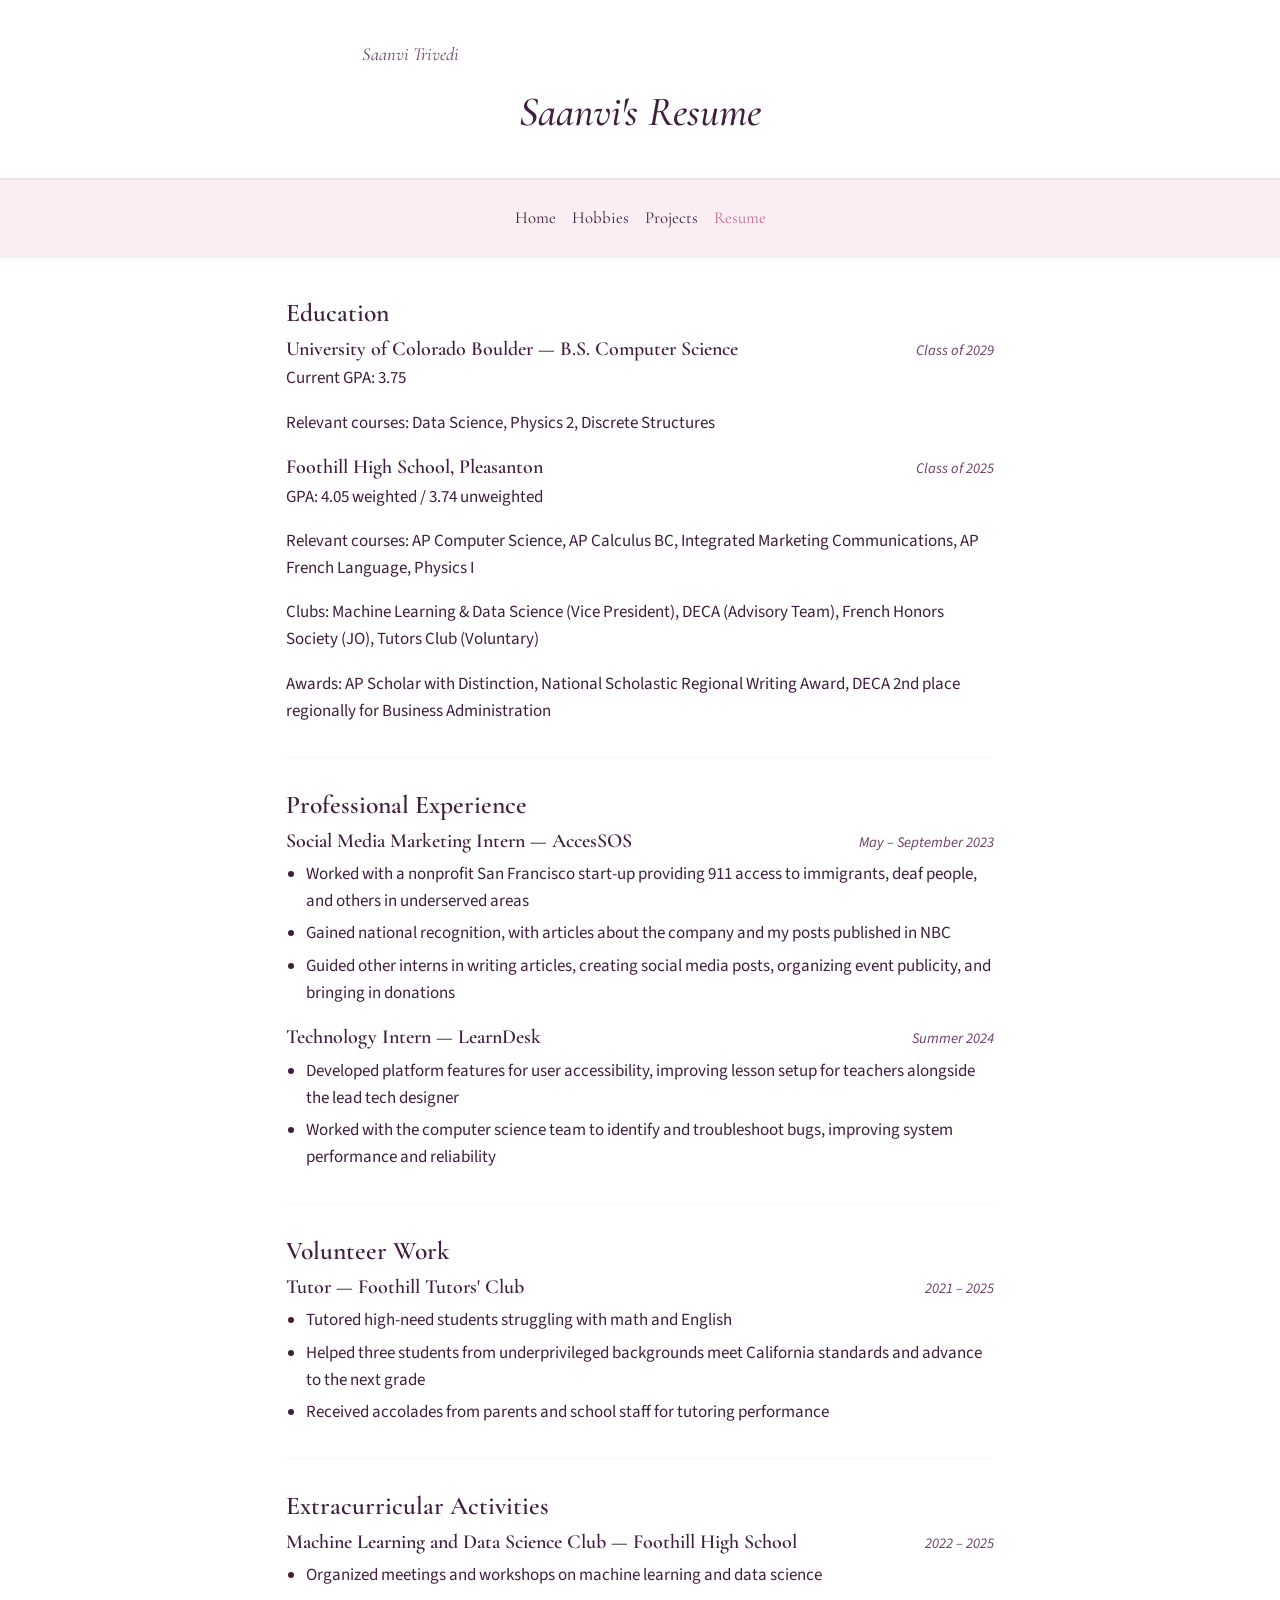
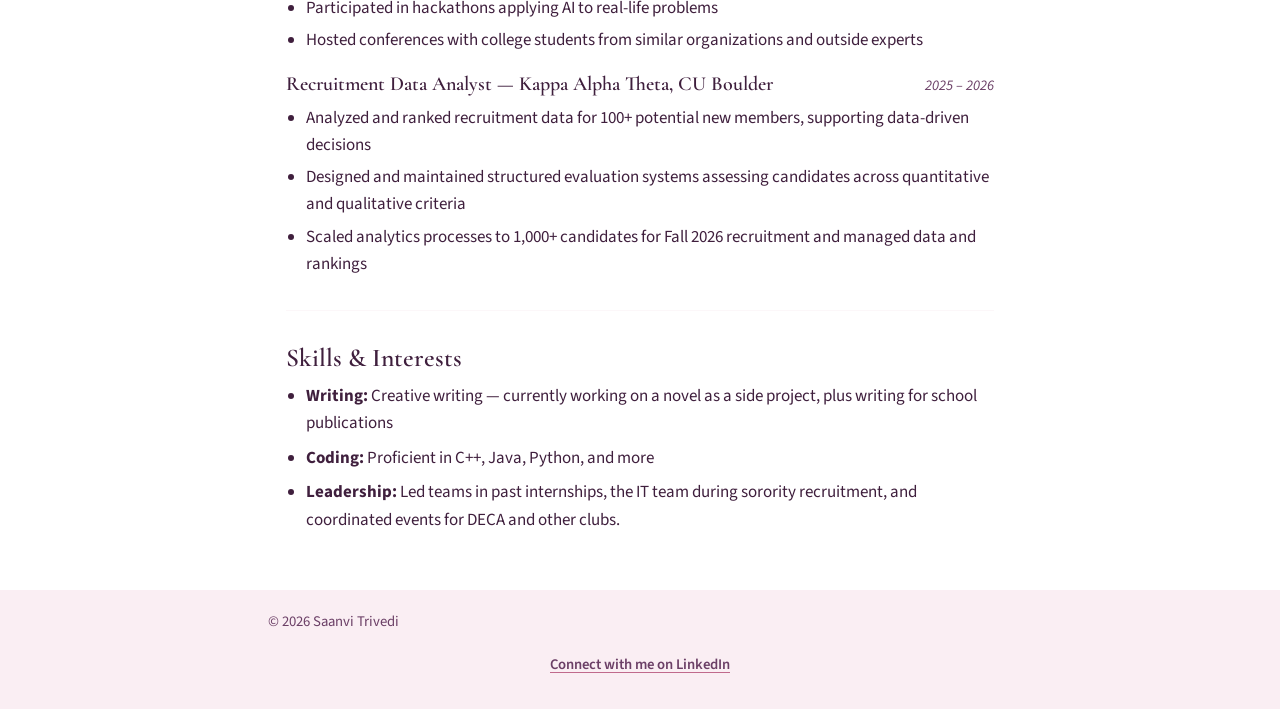
==== views/resume.html @ beac9a09 "Add personal website" ====
<!DOCTYPE html>
<html lang="en">

<head>
  <meta charset="UTF-8">
  <meta name="viewport" content="width=device-width, initial-scale=1.0">

  <title>Saanvi Trivedi — Resume</title>

  <!-- Bootstrap stylesheet -->
  <link
    href="https://cdn.jsdelivr.net/npm/bootstrap@5.3.3/dist/css/bootstrap.min.css"
    rel="stylesheet">

  <!-- My custom CSS -->
  <link rel="stylesheet" href="../resources/css/styles.css">
</head>

<body>

  <header class="site-header text-center">
    <p class="site-name">Saanvi Trivedi</p>
    <h1>Saanvi's Resume</h1>
  </header>


  <!-- Bootstrap Navbar component -->
  <nav class="navbar navbar-expand-md site-nav" aria-label="Primary">

    <div class="container">

      <ul class="navbar-nav mx-auto">

        <li class="nav-item">
          <a class="nav-link" href="home.html">Home</a>
        </li>

        <li class="nav-item">
          <a class="nav-link" href="hobbies.html">Hobbies</a>
        </li>

        <li class="nav-item">
          <a class="nav-link" href="projects.html">Projects</a>
        </li>

        <li class="nav-item">
          <a class="nav-link active" aria-current="page" href="resume.html">
            Resume
          </a>
        </li>

      </ul>

    </div>
  </nav>


  <main>

    <!-- Bootstrap container centers the resume and provides
         responsive spacing. -->

    <div class="container">

      <!-- Bootstrap utility class: mb-4 adds responsive
           bottom margin after the section heading. -->

      <section class="resume-block mb-4" aria-labelledby="education-heading">

        <h2 id="education-heading">Education</h2>

        <div class="resume-entry">

          <div class="resume-entry-head">

            <h3>
              University of Colorado Boulder — B.S. Computer Science
            </h3>

            <span class="resume-entry-meta">
              Class of 2029
            </span>

          </div>

          <p>Current GPA: 3.75</p>

          <p>
            Relevant courses: Data Science, Physics 2, Discrete Structures
          </p>

        </div>


        <div class="resume-entry">

          <div class="resume-entry-head">

            <h3>Foothill High School, Pleasanton</h3>

            <span class="resume-entry-meta">
              Class of 2025
            </span>

          </div>

          <p>GPA: 4.05 weighted / 3.74 unweighted</p>

          <p>
            Relevant courses: AP Computer Science, AP Calculus BC, Integrated
            Marketing Communications, AP French Language, Physics I
          </p>

          <p>
            Clubs: Machine Learning &amp; Data Science (Vice President), DECA
            (Advisory Team), French Honors Society (JO), Tutors Club (Voluntary)
          </p>

          <p>
            Awards: AP Scholar with Distinction, National Scholastic Regional
            Writing Award, DECA 2nd place regionally for Business Administration
          </p>

        </div>

      </section>


      <hr class="divider">


      <section class="resume-block" aria-labelledby="experience-heading">

        <h2 id="experience-heading">Professional Experience</h2>

        <div class="resume-entry">

          <div class="resume-entry-head">

            <h3>Social Media Marketing Intern — AccesSOS</h3>

            <span class="resume-entry-meta">
              May – September 2023
            </span>

          </div>

          <ul>
            <li>
              Worked with a nonprofit San Francisco start-up providing 911 access
              to immigrants, deaf people, and others in underserved areas
            </li>

            <li>
              Gained national recognition, with articles about the company and
              my posts published in NBC
            </li>

            <li>
              Guided other interns in writing articles, creating social media
              posts, organizing event publicity, and bringing in donations
            </li>
          </ul>

        </div>


        <div class="resume-entry">

          <div class="resume-entry-head">

            <h3>Technology Intern — LearnDesk</h3>

            <span class="resume-entry-meta">
              Summer 2024
            </span>

          </div>

          <ul>
            <li>
              Developed platform features for user accessibility, improving
              lesson setup for teachers alongside the lead tech designer
            </li>

            <li>
              Worked with the computer science team to identify and troubleshoot
              bugs, improving system performance and reliability
            </li>
          </ul>

        </div>

      </section>


      <hr class="divider">


      <section class="resume-block" aria-labelledby="volunteer-heading">

        <h2 id="volunteer-heading">Volunteer Work</h2>

        <div class="resume-entry">

          <div class="resume-entry-head">

            <h3>Tutor — Foothill Tutors' Club</h3>

            <span class="resume-entry-meta">
              2021 – 2025
            </span>

          </div>

          <ul>
            <li>
              Tutored high-need students struggling with math and English
            </li>

            <li>
              Helped three students from underprivileged backgrounds meet
              California standards and advance to the next grade
            </li>

            <li>
              Received accolades from parents and school staff for tutoring performance
            </li>
          </ul>

        </div>

      </section>


      <hr class="divider">


      <section class="resume-block" aria-labelledby="extracurricular-heading">

        <h2 id="extracurricular-heading">Extracurricular Activities</h2>

        <div class="resume-entry">

          <div class="resume-entry-head">

            <h3>
              Machine Learning and Data Science Club — Foothill High School
            </h3>

            <span class="resume-entry-meta">
              2022 – 2025
            </span>

          </div>

          <ul>
            <li>
              Organized meetings and workshops on machine learning and data science
            </li>

            <li>
              Participated in hackathons applying AI to real-life problems
            </li>

            <li>
              Hosted conferences with college students from similar organizations
              and outside experts
            </li>
          </ul>

        </div>


        <div class="resume-entry">

          <div class="resume-entry-head">

            <h3>
              Recruitment Data Analyst — Kappa Alpha Theta, CU Boulder
            </h3>

            <span class="resume-entry-meta">
              2025 – 2026
            </span>

          </div>

          <ul>
            <li>
              Analyzed and ranked recruitment data for 100+ potential new members,
              supporting data-driven decisions
            </li>

            <li>
              Designed and maintained structured evaluation systems assessing
              candidates across quantitative and qualitative criteria
            </li>

            <li>
              Scaled analytics processes to 1,000+ candidates for Fall 2026
              recruitment and managed data and rankings
            </li>
          </ul>

        </div>

      </section>


      <hr class="divider">


      <section class="resume-block" aria-labelledby="skills-heading">

        <h2 id="skills-heading">Skills &amp; Interests</h2>

        <ul class="skills-list">

          <li>
            <strong>Writing:</strong> Creative writing — currently working on a
            novel as a side project, plus writing for school publications
          </li>

          <li>
            <strong>Coding:</strong> Proficient in C++, Java, Python, and more
          </li>

          <li>
            <strong>Leadership:</strong> Led teams in past internships, the IT team
            during sorority recruitment, and coordinated events for DECA and other clubs.
          </li>

        </ul>

      </section>

    </div>

  </main>


  <footer class="site-footer text-center">

    <p>&copy; 2026 Saanvi Trivedi</p>

    <a
      class="linkedin-link"
      href="https://www.linkedin.com/in/saanvitrivedi/"
      target="_blank"
      rel="noopener">
      Connect with me on LinkedIn
    </a>

  </footer>

</body>
</html>
---- resources/css/styles.css ----
/* ============================================================
   Saanvi Trivedi — Personal Site

   Palette: white ground, deep plum headings, dusty-rose accent
   Type: Cormorant Garamond + Source Sans 3
   ============================================================ */


/* Custom typography */
@import url('https://fonts.googleapis.com/css2?family=Cormorant+Garamond:ital,wght@0,500;0,600;1,500&family=Source+Sans+3:wght@400;500;600&display=swap');


:root {
  --white: #ffffff;
  --cream: #fdf9fb;
  --plum: #3f1f3d;
  --plum-soft: #6b3f66;
  --violet: #7a4a8f;
  --rose: #c06a8c;
  --rose-light: #f3dde7;
  --rose-pale: #faeef3;

  --font-display: 'Cormorant Garamond', Georgia, serif;
  --font-body: 'Source Sans 3', -apple-system, BlinkMacSystemFont, 'Segoe UI', sans-serif;

  --measure: 42em;
}


/* Element selector + box sizing */
*,
*::before,
*::after {
  box-sizing: border-box;
}


/* Element selector + custom colors + typography */
body {
  margin: 0;
  background: var(--white);
  color: var(--plum);
  font-family: var(--font-body);
  font-size: 17px;
  line-height: 1.6;
}


img {
  max-width: 100%;
  display: block;
}


a {
  color: var(--violet);
  text-decoration-color: var(--rose);
  text-underline-offset: 3px;
}


a:hover {
  color: var(--rose);
}


a:focus-visible,
button:focus-visible {
  outline: 2px solid var(--violet);
  outline-offset: 3px;
}


/* Custom typography */
h1,
h2,
h3 {
  font-family: var(--font-display);
  font-weight: 600;
  color: var(--plum);
  line-height: 1.15;
  margin: 0 0 0.4em;
}


h1 {
  font-size: 2.6rem;
  font-style: italic;
  font-weight: 500;
}


h2 {
  font-size: 1.6rem;
}


h3 {
  font-size: 1.25rem;
}


p {
  margin: 0 0 1em;
  max-width: var(--measure);
}


/* ---------- Page frame ---------- */

.site-header {
  padding: 2.5rem 1.5rem 1.5rem;
  text-align: center;
  border-bottom: 1px solid var(--rose-light);
}


.site-header .site-name {
  font-family: var(--font-display);
  font-size: 1.15rem;
  font-style: italic;
  color: var(--plum-soft);
  margin: 0 0 1.25rem;
}


main {
  max-width: 780px;
  margin: 0 auto;
  padding: 2.5rem 1.5rem 3rem;
}


section {
  margin-bottom: 2.75rem;
}


section:last-child {
  margin-bottom: 0;
}


/* ---------- Navigation ---------- */

nav.site-nav {
  border-top: 1px solid var(--rose-light);
  background: var(--rose-pale);
  padding: 1.1rem 1.5rem;
}


/*
 * Bootstrap override:
 * This changes Bootstrap's default navbar link appearance
 * to match my site's colors and typography.
 */
.site-nav .navbar-nav .nav-link {
  color: var(--plum);
  font-family: var(--font-display);
  font-size: 1.05rem;
  text-decoration: none;
}


.site-nav .navbar-nav .nav-link:hover,
.site-nav .navbar-nav .nav-link.active {
  color: var(--rose);
}


/* ---------- Footer ---------- */

footer.site-footer {
  text-align: center;
  padding: 1.25rem 1.5rem 2rem;
  background: var(--rose-pale);
  font-size: 0.92rem;
  color: var(--plum-soft);
}


footer.site-footer a {
  color: var(--plum-soft);
}


footer.site-footer .linkedin-link {
  display: inline-block;
  margin-top: 0.35rem;
  font-weight: 600;
}


/* ---------- Button-styled link ---------- */

.button {
  display: inline-block;
  background: var(--violet);
  color: var(--white);
  font-family: var(--font-body);
  font-weight: 600;
  text-decoration: none;
  padding: 0.65em 1.4em;
  border-radius: 3px;
  border: 1px solid var(--violet);
}


.button:hover {
  background: var(--rose);
  border-color: var(--rose);
  color: var(--white);
}


/* ---------- Home page ---------- */

.intro {
  align-items: start;
}


.intro img {
  width: 280px;
  max-width: 100%;
  height: auto;
  border-radius: 4px;
  border: 1px solid var(--rose-light);
}


/* ---------- Responsive layout ---------- */

@media (max-width: 767px) {

  .intro img {
    width: 220px;
    margin: 0 auto 1.5rem;
  }

  h1 {
    font-size: 2.1rem;
  }

}

/* ---------- Card grids ---------- */

.card-grid {
  display: grid;
  grid-template-columns: repeat(auto-fit, minmax(220px, 1fr));
  gap: 1.5rem;
}


/*
 * Bootstrap override:
 * Bootstrap already has a .card class. These rules customize
 * Bootstrap's default card appearance for my website.
 */
.card {
  background: var(--cream);
  border: 1px solid var(--rose-light);
  border-left: 3px solid var(--rose);
  padding: 1.4rem 1.5rem;
  margin: 0;
  border-radius: 2px;
}


.card img {
  width: 100%;
  height: 180px;
  object-fit: cover;
  margin-bottom: 1rem;
}


.card h3 {
  margin-bottom: 0.5em;
}


.card p:last-child {
  margin-bottom: 0;
}


/* ---------- Resume ---------- */

.resume-block {
  margin-bottom: 2rem;
}


.resume-block:last-child {
  margin-bottom: 0;
}


.resume-entry {
  margin-bottom: 1.2rem;
}


.resume-entry:last-child {
  margin-bottom: 0;
}


.resume-entry-head {
  display: flex;
  justify-content: space-between;
  align-items: baseline;
  flex-wrap: wrap;
  gap: 0.25rem 1rem;
  margin-bottom: 0.2rem;
}


.resume-entry-head h3 {
  margin: 0;
}


.resume-entry-meta {
  font-size: 0.92rem;
  color: var(--plum-soft);
  font-style: italic;
}


.resume-entry ul {
  margin: 0.4em 0 0;
  padding-left: 1.2em;
}


.resume-entry ul li {
  margin-bottom: 0.3em;
}


.skills-list {
  padding-left: 1.2em;
  margin: 0.5em 0 0;
}


.skills-list li {
  margin-bottom: 0.45em;
}


hr.divider {
  border: none;
  border-top: 1px solid var(--rose-light);
  margin: 2rem 0;
}


/* ---------- Accessibility ---------- */

.sr-only {
  position: absolute;
  width: 1px;
  height: 1px;
  padding: 0;
  margin: -1px;
  overflow: hidden;
  clip: rect(0, 0, 0, 0);
  white-space: nowrap;
  border: 0;
}
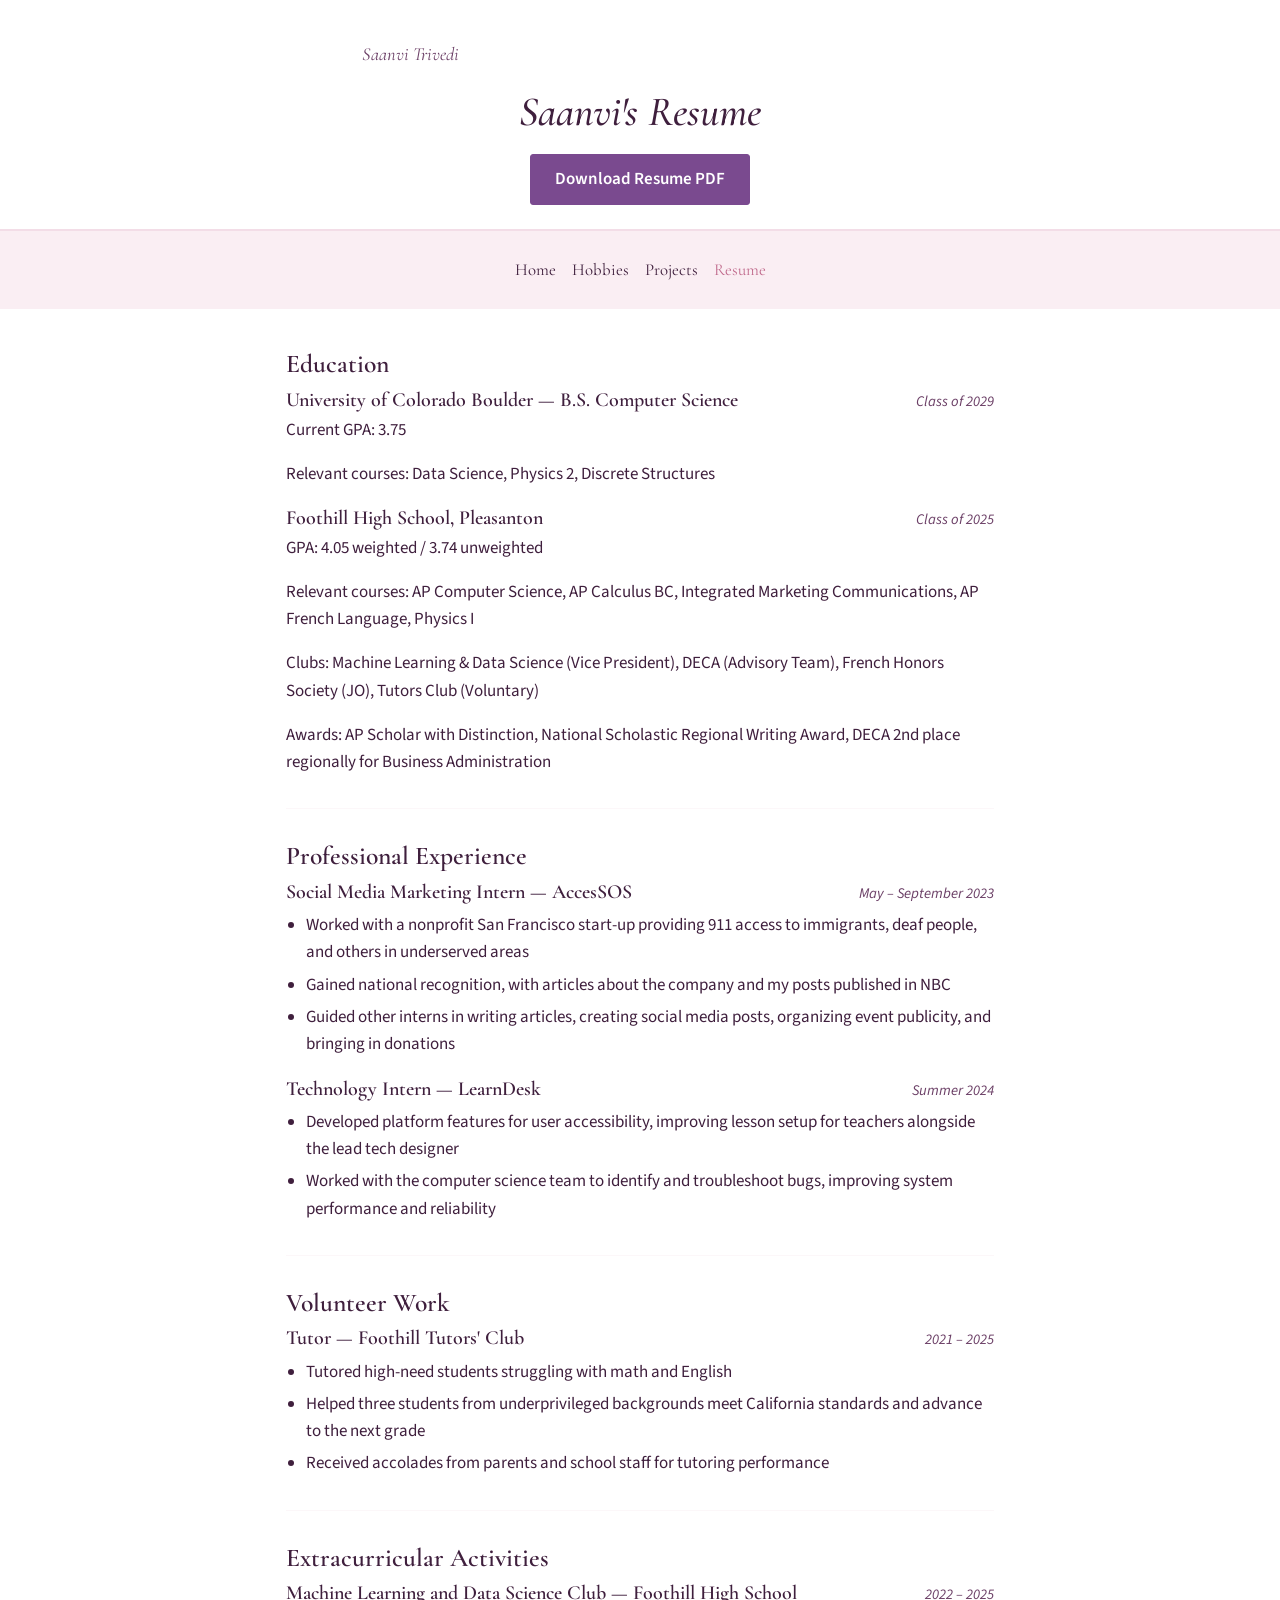
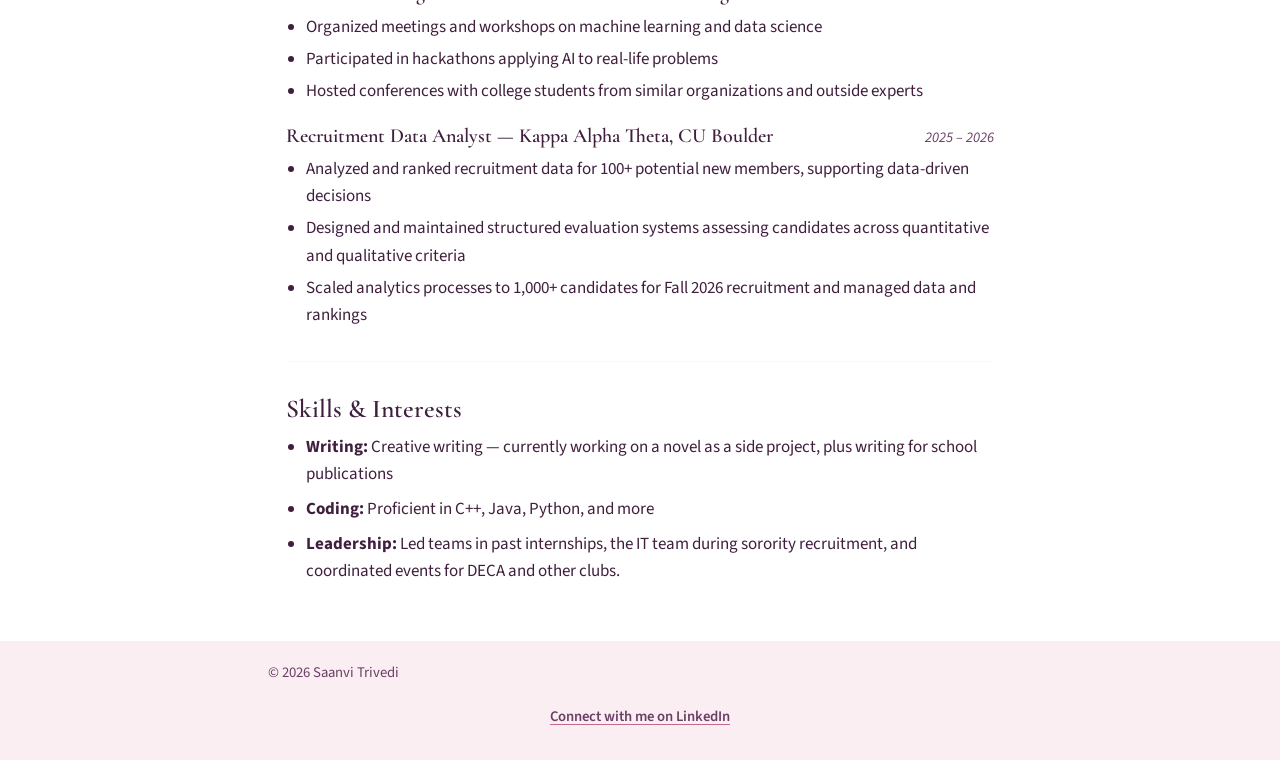
==== commit 396a4549: "Add resume PDF download button" ====
--- a/views/resume.html
+++ b/views/resume.html
@@ -6,6 +6,26 @@
   <meta name="viewport" content="width=device-width, initial-scale=1.0">
 
   <title>Saanvi Trivedi — Resume</title>
+
+  <!-- Print styles for the resume download button -->
+  <style>
+    @media print {
+      .site-nav,
+      .site-footer,
+      .button {
+        display: none;
+      }
+
+      body {
+        background: white;
+      }
+
+      main {
+        max-width: none;
+        padding: 0;
+      }
+    }
+  </style>
 
   <!-- Bootstrap stylesheet -->
   <link
@@ -20,13 +40,20 @@
 
   <header class="site-header text-center">
     <p class="site-name">Saanvi Trivedi</p>
+
     <h1>Saanvi's Resume</h1>
+
+    <button
+      class="button"
+      type="button"
+      onclick="window.print()">
+      Download Resume PDF
+    </button>
   </header>
 
 
   <!-- Bootstrap Navbar component -->
   <nav class="navbar navbar-expand-md site-nav" aria-label="Primary">
-
     <div class="container">
 
       <ul class="navbar-nav mx-auto">
@@ -44,7 +71,10 @@
         </li>
 
         <li class="nav-item">
-          <a class="nav-link active" aria-current="page" href="resume.html">
+          <a
+            class="nav-link active"
+            aria-current="page"
+            href="resume.html">
             Resume
           </a>
         </li>
@@ -59,13 +89,12 @@
 
     <!-- Bootstrap container centers the resume and provides
          responsive spacing. -->
-
     <div class="container">
 
-      <!-- Bootstrap utility class: mb-4 adds responsive
-           bottom margin after the section heading. -->
-
-      <section class="resume-block mb-4" aria-labelledby="education-heading">
+      <!-- Bootstrap utility class: mb-4 adds bottom margin. -->
+      <section
+        class="resume-block mb-4"
+        aria-labelledby="education-heading">
 
         <h2 id="education-heading">Education</h2>
 
@@ -104,23 +133,28 @@
 
           </div>
 
-          <p>GPA: 4.05 weighted / 3.74 unweighted</p>
-
           <p>
-            Relevant courses: AP Computer Science, AP Calculus BC, Integrated
-            Marketing Communications, AP French Language, Physics I
+            GPA: 4.05 weighted / 3.74 unweighted
           </p>
 
           <p>
-            Clubs: Machine Learning &amp; Data Science (Vice President), DECA
-            (Advisory Team), French Honors Society (JO), Tutors Club (Voluntary)
+            Relevant courses: AP Computer Science, AP Calculus BC,
+            Integrated Marketing Communications, AP French Language,
+            Physics I
           </p>
 
           <p>
-            Awards: AP Scholar with Distinction, National Scholastic Regional
-            Writing Award, DECA 2nd place regionally for Business Administration
+            Clubs: Machine Learning &amp; Data Science (Vice President),
+            DECA (Advisory Team), French Honors Society (JO),
+            Tutors Club (Voluntary)
           </p>
 
+          <p>
+            Awards: AP Scholar with Distinction, National Scholastic
+            Regional Writing Award, DECA 2nd place regionally for
+            Business Administration
+          </p>
+
         </div>
 
       </section>
@@ -129,7 +163,9 @@
       <hr class="divider">
 
 
-      <section class="resume-block" aria-labelledby="experience-heading">
+      <section
+        class="resume-block"
+        aria-labelledby="experience-heading">
 
         <h2 id="experience-heading">Professional Experience</h2>
 
@@ -146,20 +182,24 @@
           </div>
 
           <ul>
-            <li>
-              Worked with a nonprofit San Francisco start-up providing 911 access
-              to immigrants, deaf people, and others in underserved areas
-            </li>
-
-            <li>
-              Gained national recognition, with articles about the company and
-              my posts published in NBC
-            </li>
-
-            <li>
-              Guided other interns in writing articles, creating social media
-              posts, organizing event publicity, and bringing in donations
-            </li>
+
+            <li>
+              Worked with a nonprofit San Francisco start-up providing
+              911 access to immigrants, deaf people, and others in
+              underserved areas
+            </li>
+
+            <li>
+              Gained national recognition, with articles about the
+              company and my posts published in NBC
+            </li>
+
+            <li>
+              Guided other interns in writing articles, creating social
+              media posts, organizing event publicity, and bringing in
+              donations
+            </li>
+
           </ul>
 
         </div>
@@ -178,15 +218,19 @@
           </div>
 
           <ul>
-            <li>
-              Developed platform features for user accessibility, improving
-              lesson setup for teachers alongside the lead tech designer
-            </li>
-
-            <li>
-              Worked with the computer science team to identify and troubleshoot
-              bugs, improving system performance and reliability
-            </li>
+
+            <li>
+              Developed platform features for user accessibility,
+              improving lesson setup for teachers alongside the lead
+              tech designer
+            </li>
+
+            <li>
+              Worked with the computer science team to identify and
+              troubleshoot bugs, improving system performance and
+              reliability
+            </li>
+
           </ul>
 
         </div>
@@ -197,7 +241,9 @@
       <hr class="divider">
 
 
-      <section class="resume-block" aria-labelledby="volunteer-heading">
+      <section
+        class="resume-block"
+        aria-labelledby="volunteer-heading">
 
         <h2 id="volunteer-heading">Volunteer Work</h2>
 
@@ -214,18 +260,21 @@
           </div>
 
           <ul>
+
             <li>
               Tutored high-need students struggling with math and English
             </li>
 
             <li>
-              Helped three students from underprivileged backgrounds meet
-              California standards and advance to the next grade
-            </li>
-
-            <li>
-              Received accolades from parents and school staff for tutoring performance
-            </li>
+              Helped three students from underprivileged backgrounds
+              meet California standards and advance to the next grade
+            </li>
+
+            <li>
+              Received accolades from parents and school staff for
+              tutoring performance
+            </li>
+
           </ul>
 
         </div>
@@ -236,16 +285,21 @@
       <hr class="divider">
 
 
-      <section class="resume-block" aria-labelledby="extracurricular-heading">
-
-        <h2 id="extracurricular-heading">Extracurricular Activities</h2>
+      <section
+        class="resume-block"
+        aria-labelledby="extracurricular-heading">
+
+        <h2 id="extracurricular-heading">
+          Extracurricular Activities
+        </h2>
 
         <div class="resume-entry">
 
           <div class="resume-entry-head">
 
             <h3>
-              Machine Learning and Data Science Club — Foothill High School
+              Machine Learning and Data Science Club —
+              Foothill High School
             </h3>
 
             <span class="resume-entry-meta">
@@ -255,18 +309,22 @@
           </div>
 
           <ul>
-            <li>
-              Organized meetings and workshops on machine learning and data science
-            </li>
-
-            <li>
-              Participated in hackathons applying AI to real-life problems
-            </li>
-
-            <li>
-              Hosted conferences with college students from similar organizations
-              and outside experts
-            </li>
+
+            <li>
+              Organized meetings and workshops on machine learning
+              and data science
+            </li>
+
+            <li>
+              Participated in hackathons applying AI to real-life
+              problems
+            </li>
+
+            <li>
+              Hosted conferences with college students from similar
+              organizations and outside experts
+            </li>
+
           </ul>
 
         </div>
@@ -287,20 +345,23 @@
           </div>
 
           <ul>
-            <li>
-              Analyzed and ranked recruitment data for 100+ potential new members,
-              supporting data-driven decisions
-            </li>
-
-            <li>
-              Designed and maintained structured evaluation systems assessing
-              candidates across quantitative and qualitative criteria
-            </li>
-
-            <li>
-              Scaled analytics processes to 1,000+ candidates for Fall 2026
-              recruitment and managed data and rankings
-            </li>
+
+            <li>
+              Analyzed and ranked recruitment data for 100+ potential
+              new members, supporting data-driven decisions
+            </li>
+
+            <li>
+              Designed and maintained structured evaluation systems
+              assessing candidates across quantitative and qualitative
+              criteria
+            </li>
+
+            <li>
+              Scaled analytics processes to 1,000+ candidates for
+              Fall 2026 recruitment and managed data and rankings
+            </li>
+
           </ul>
 
         </div>
@@ -311,24 +372,29 @@
       <hr class="divider">
 
 
-      <section class="resume-block" aria-labelledby="skills-heading">
+      <section
+        class="resume-block"
+        aria-labelledby="skills-heading">
 
         <h2 id="skills-heading">Skills &amp; Interests</h2>
 
         <ul class="skills-list">
 
           <li>
-            <strong>Writing:</strong> Creative writing — currently working on a
-            novel as a side project, plus writing for school publications
+            <strong>Writing:</strong>
+            Creative writing — currently working on a novel as a side
+            project, plus writing for school publications
           </li>
 
           <li>
-            <strong>Coding:</strong> Proficient in C++, Java, Python, and more
+            <strong>Coding:</strong>
+            Proficient in C++, Java, Python, and more
           </li>
 
           <li>
-            <strong>Leadership:</strong> Led teams in past internships, the IT team
-            during sorority recruitment, and coordinated events for DECA and other clubs.
+            <strong>Leadership:</strong>
+            Led teams in past internships, the IT team during sorority
+            recruitment, and coordinated events for DECA and other clubs.
           </li>
 
         </ul>
